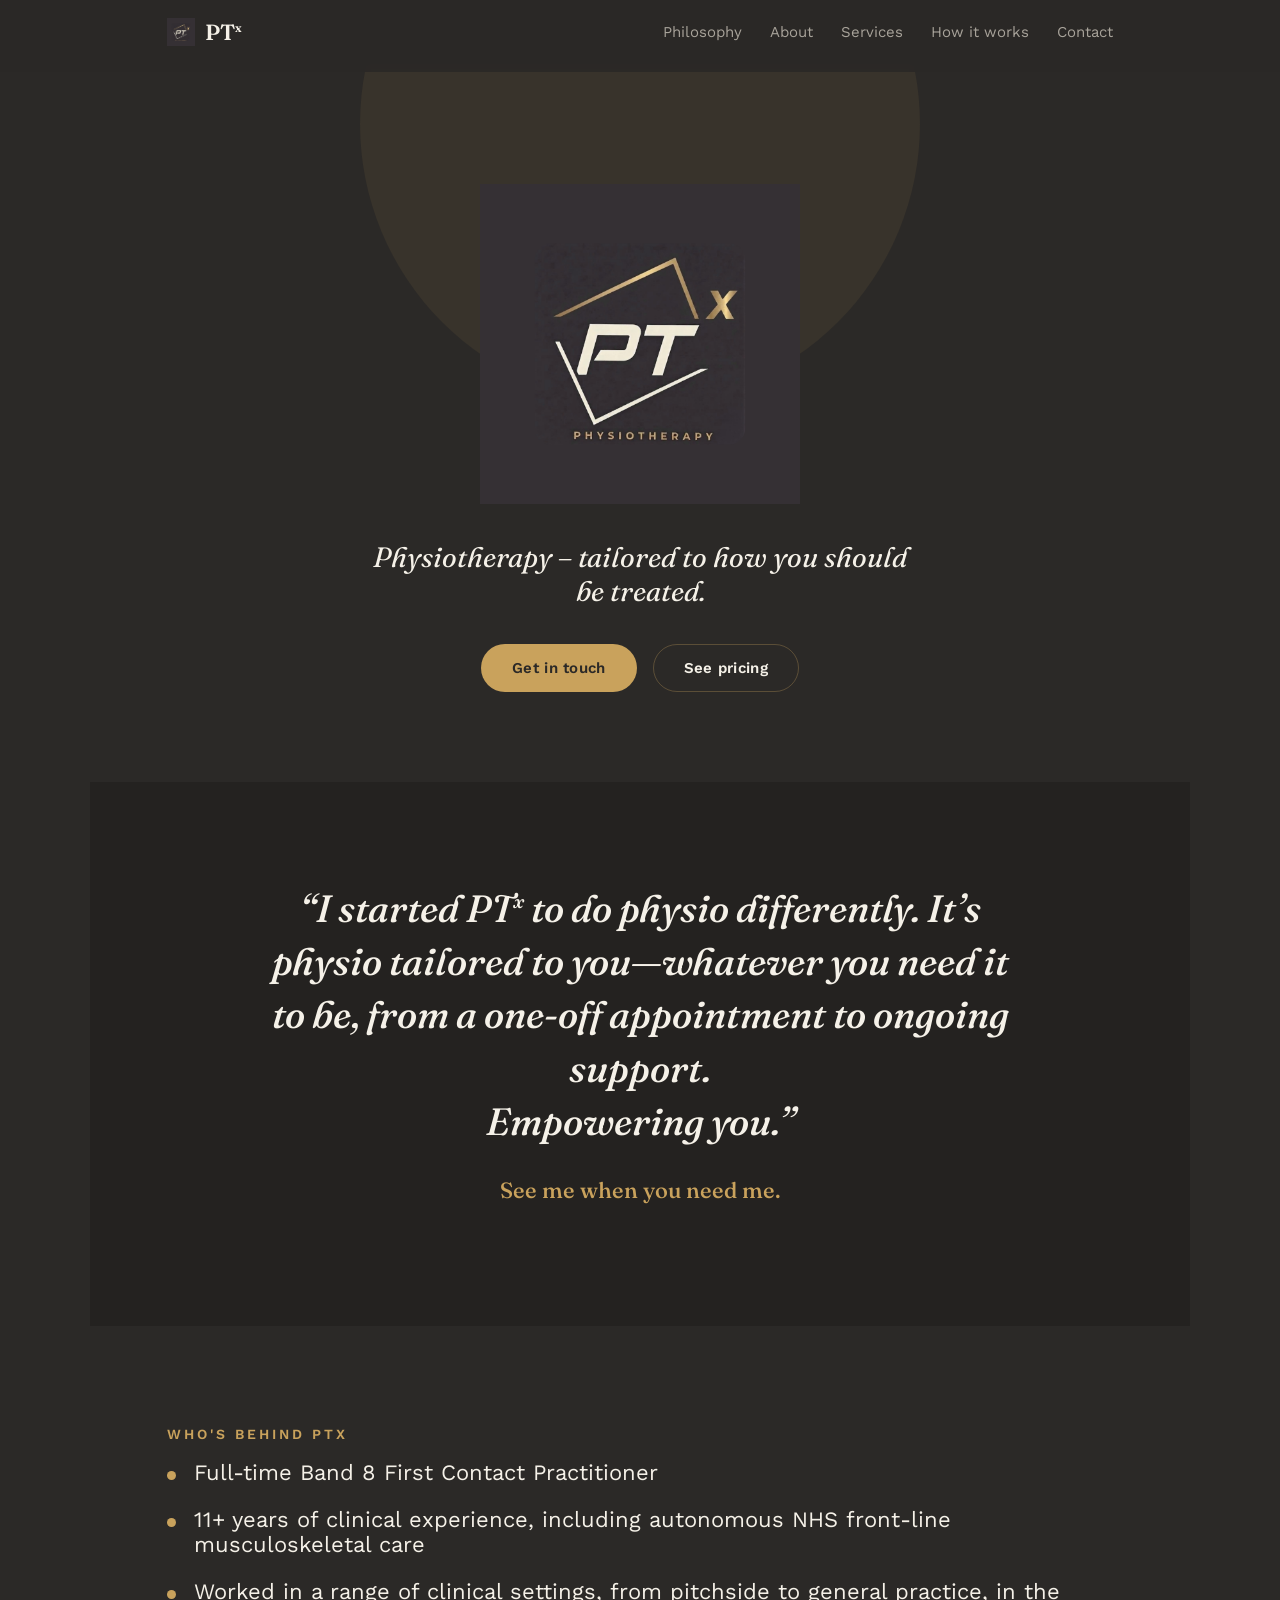
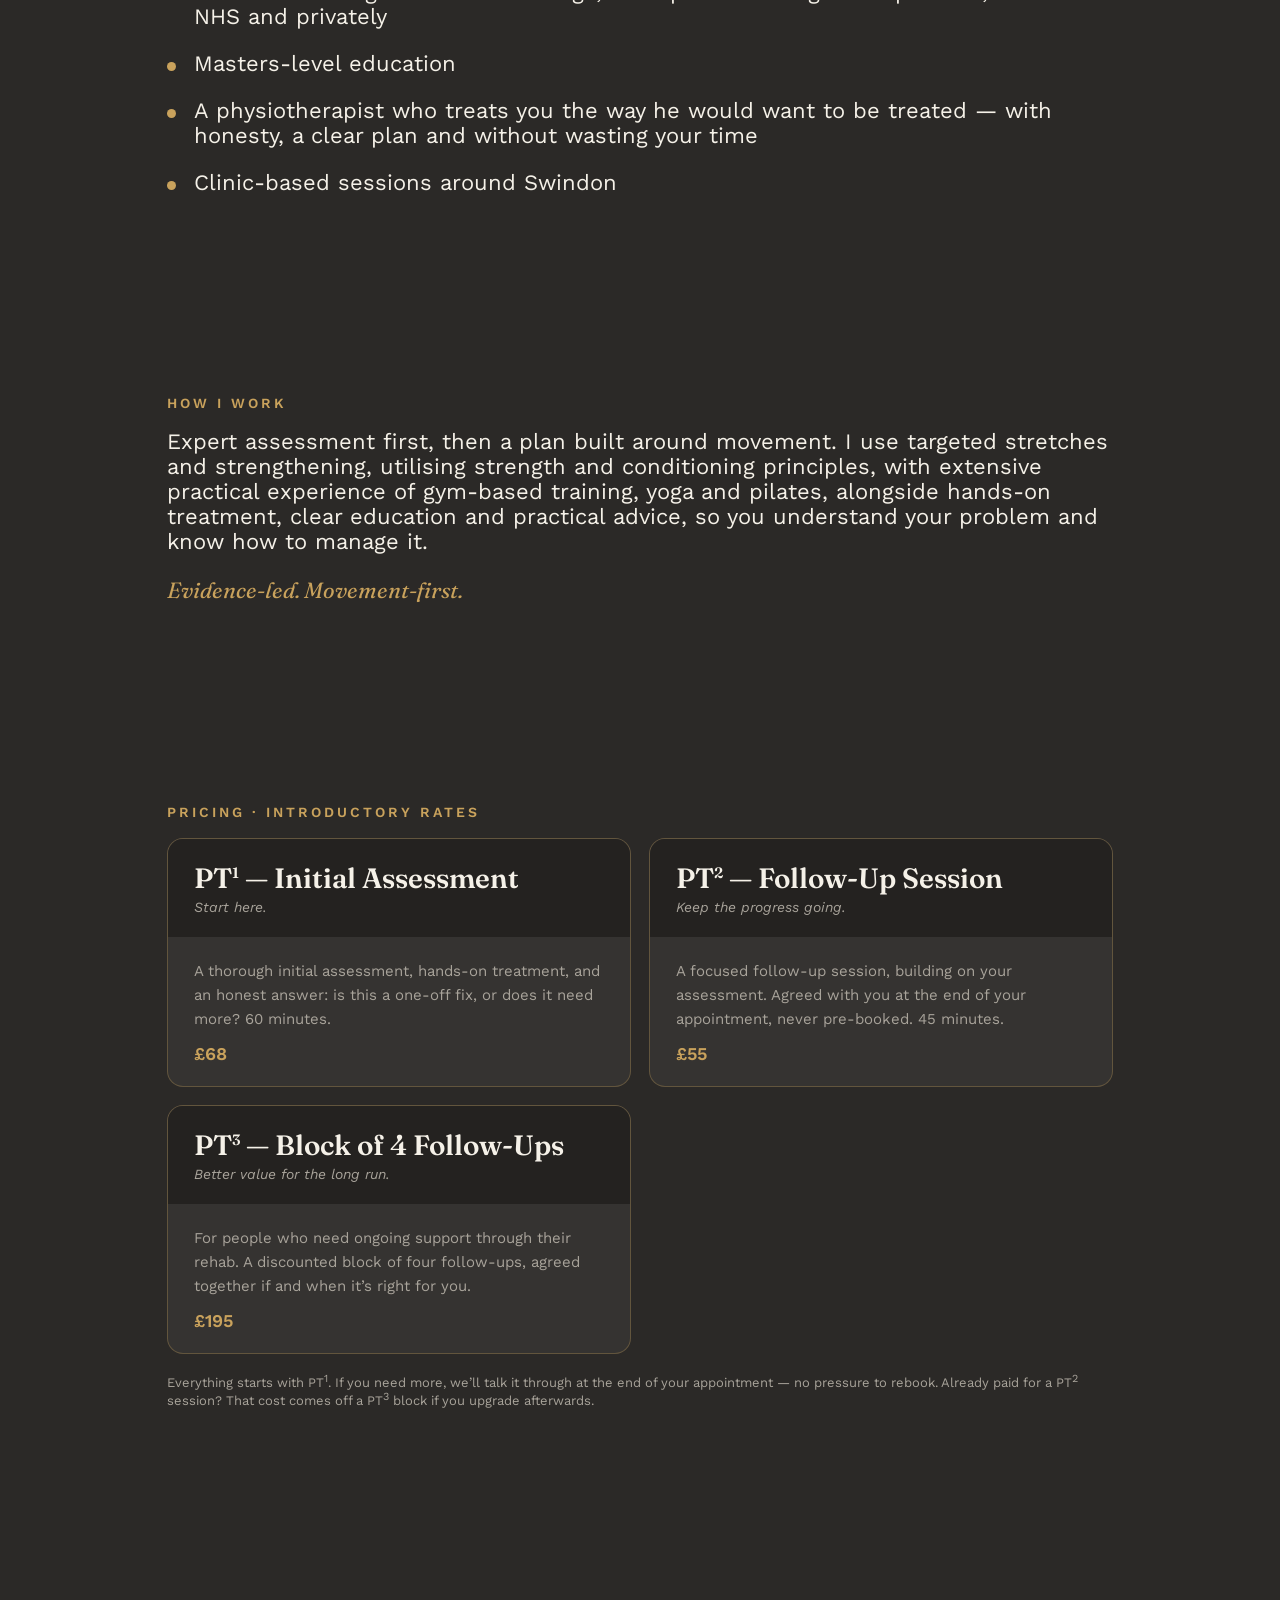
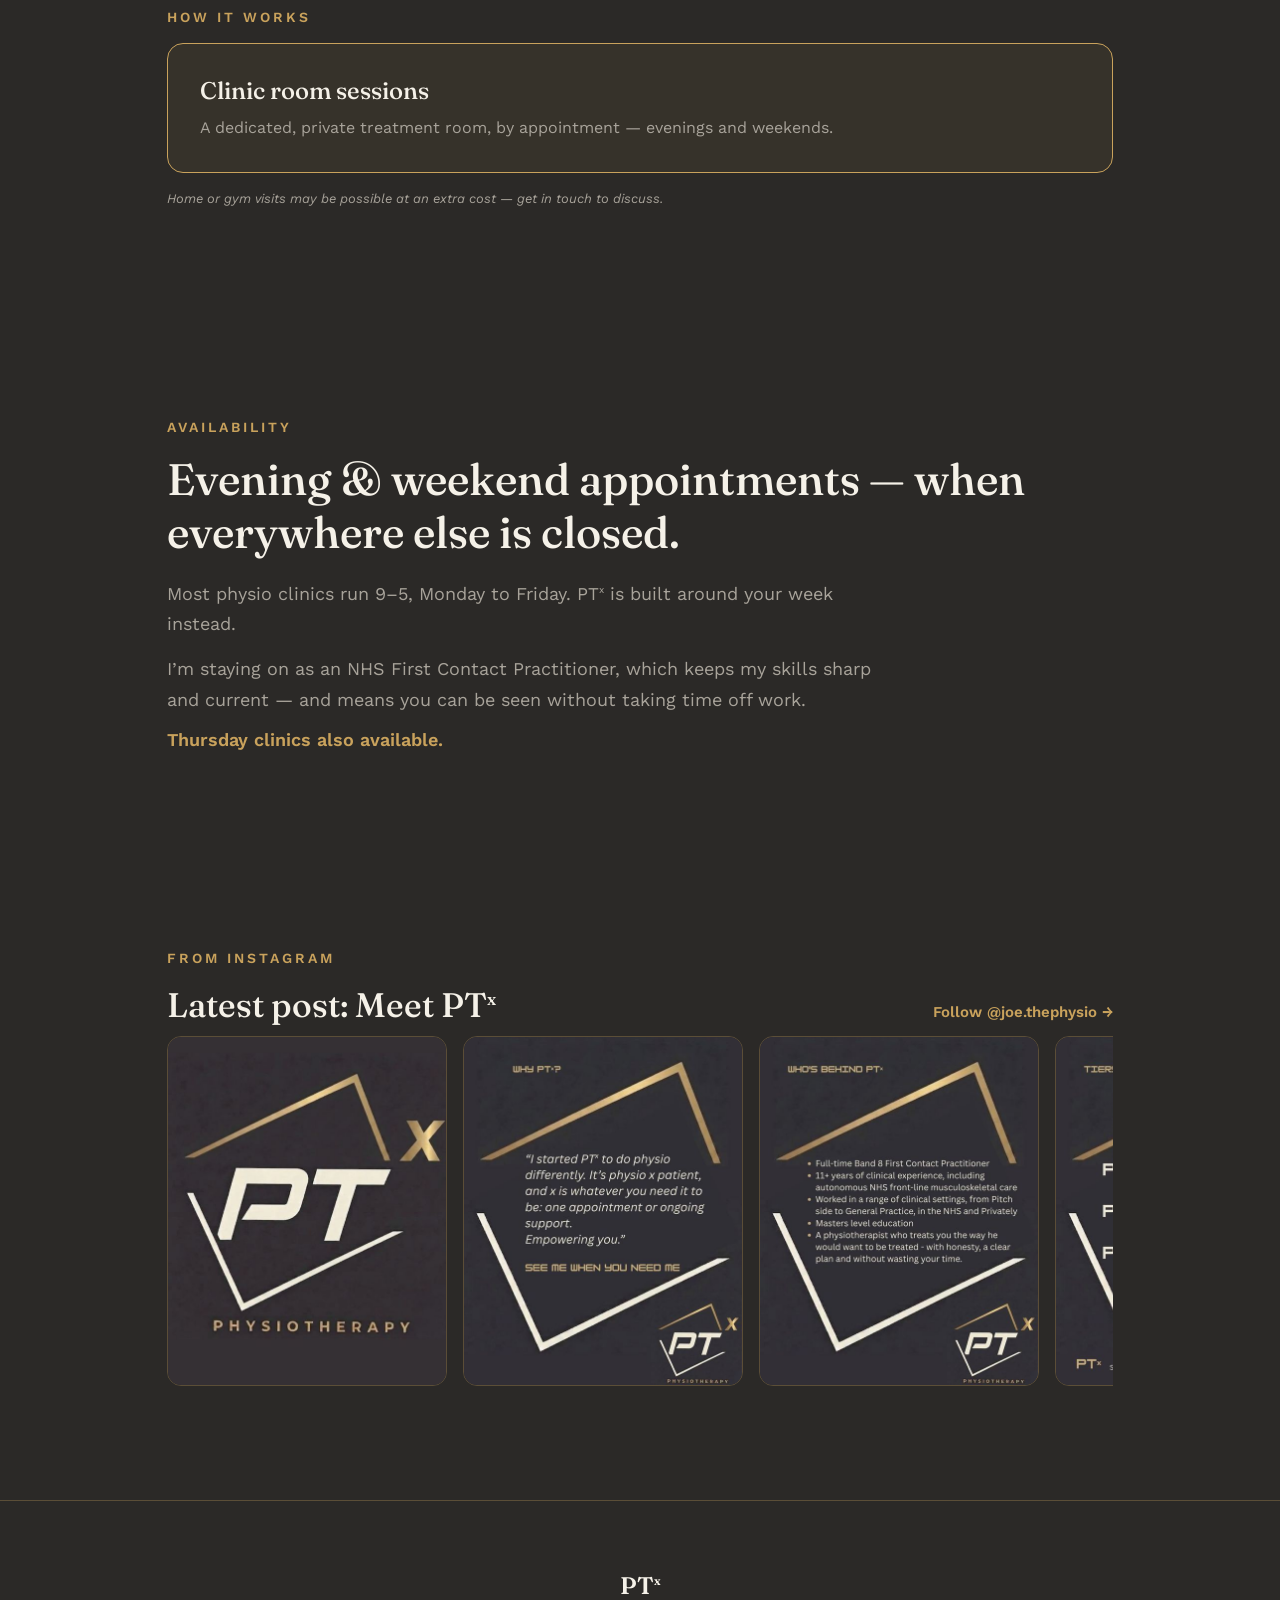
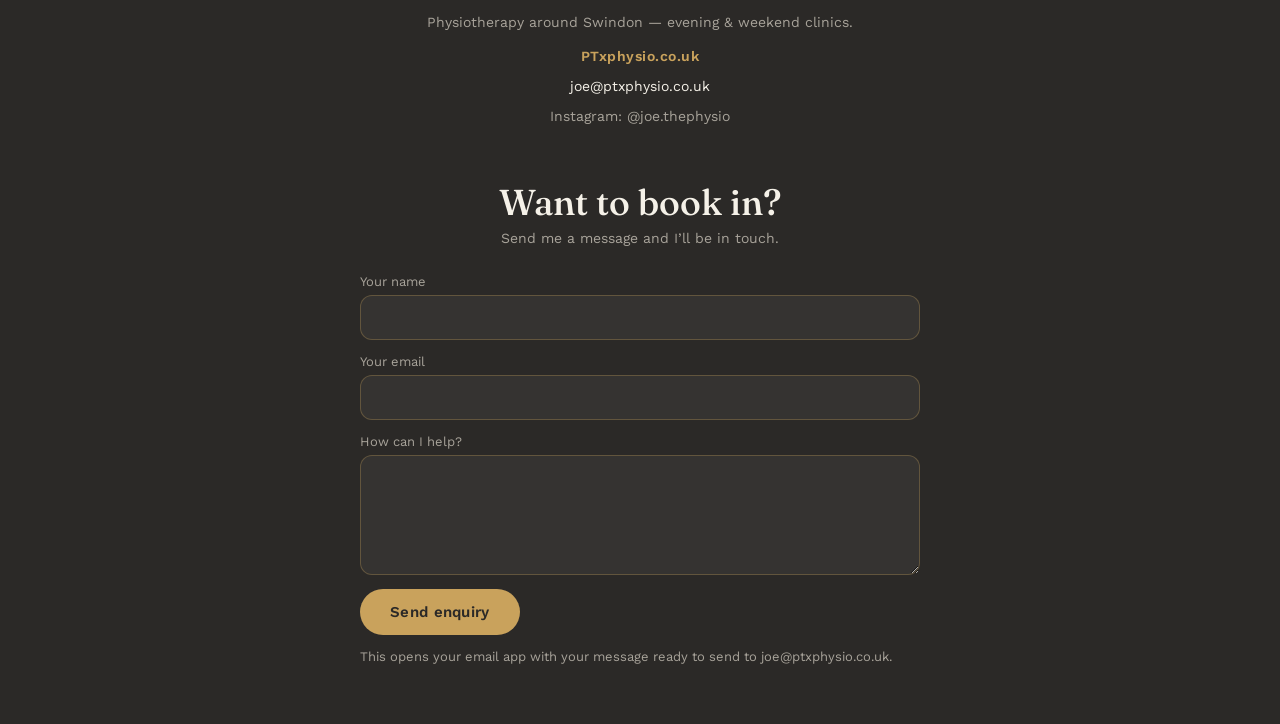
==== index.html @ 7efff7a3 "Add files via upload" ====
<!doctype html>
<html lang="en">
<head>
<meta charset="utf-8">
<meta name="viewport" content="width=device-width, initial-scale=1, viewport-fit=cover">
<title>PTx Physiotherapy</title>
<link rel="stylesheet" href="https://fonts.googleapis.com/css2?family=Fraunces:ital,opsz,wght@0,9..144,400;0,9..144,500;0,9..144,600;1,9..144,500&family=Work+Sans:wght@400;500;600&display=swap">
<style>
  :root {
    --bg: #2B2927;
    --bg-alt: #242220;
    --fg: #F5F1E8;
    --muted: #A8A39A;
    --accent: #C9A25C;
    --card: rgba(245,241,232,0.05);
    --border: rgba(201,162,92,0.3);
    color-scheme: dark;
    box-sizing: border-box;
    padding-top: env(safe-area-inset-top, 0px);
    padding-bottom: env(safe-area-inset-bottom, 0px);
  }
  html { scroll-padding-top: env(safe-area-inset-top, 0px); scroll-behavior: smooth; }
  * { box-sizing: border-box; }
  body {
    margin: 0;
    background: var(--bg);
    color: var(--fg);
    font-family: 'Work Sans', sans-serif;
    height: 100%;
  }
  html, body { height: 100%; }

  body::before {
    content: "";
    position: fixed;
    inset: 0 0 auto;
    height: calc(env(safe-area-inset-top, 0px) + 72px);
    background: rgba(43,41,39,0.92);
    backdrop-filter: blur(6px);
    z-index: 10;
  }

  nav {
    position: sticky;
    top: env(safe-area-inset-top, 0px);
    z-index: 20;
    display: flex;
    align-items: center;
    justify-content: space-between;
    padding: 18px 6vw;
    max-width: 1100px;
    margin: 0 auto;
  }
  nav .brand { display: flex; align-items: center; gap: 10px; font-family: 'Fraunces', serif; font-weight: 600; font-size: 22px; }
  nav .brand img { height: 28px; width: auto; }
  nav .links { display: flex; gap: 28px; font-size: 15px; }
  nav .links a { color: var(--muted); text-decoration: none; transition: color .2s; }
  nav .links a:hover { color: var(--accent); }
  nav .links { display: none; }
  @media (min-width: 720px) { nav .links { display: flex; } }

  section { padding: 100px 6vw; max-width: 1100px; margin: 0 auto; }

  .hero {
    display: flex;
    flex-direction: column;
    align-items: center;
    text-align: center;
    gap: 36px;
    padding-top: 120px;
    padding-bottom: 90px;
    position: relative;
    overflow: hidden;
  }
  .hero::before {
    content: "";
    position: absolute;
    top: -220px; left: 50%; transform: translateX(-50%);
    width: 560px; height: 560px; border-radius: 50%;
    background: var(--accent); opacity: 0.08;
    pointer-events: none;
  }
  .hero img.logo { width: min(320px, 60vw); height: auto; z-index: 1; }
  .hero .tag { font-family: 'Fraunces', serif; font-style: italic; font-size: clamp(20px, 3vw, 28px); color: var(--fg); max-width: 560px; z-index: 1; }
  .hero .cta-row { display: flex; gap: 16px; flex-wrap: wrap; justify-content: center; z-index: 1; }
  .btn {
    display: inline-block;
    font-family: 'Work Sans', sans-serif;
    font-weight: 600;
    font-size: 15px;
    letter-spacing: 0.3px;
    padding: 14px 30px;
    border-radius: 999px;
    text-decoration: none;
    cursor: pointer;
    border: 1px solid transparent;
  }
  .btn-primary { background: var(--accent); color: var(--bg); }
  .btn-ghost { background: transparent; color: var(--fg); border-color: var(--border); }

  .label {
    font-size: 14px; font-weight: 600; letter-spacing: 3px; text-transform: uppercase;
    color: var(--accent); margin-bottom: 18px; display: block;
  }

  .philosophy { background: var(--bg-alt); text-align: center; }
  .philosophy blockquote {
    font-family: 'Fraunces', serif; font-style: italic; font-weight: 500;
    font-size: clamp(24px, 4vw, 38px); line-height: 1.4; max-width: 760px; margin: 0 auto;
  }

  .about .grid { display: flex; flex-direction: column; gap: 22px; margin-top: 10px; }
  .about .row { display: flex; align-items: flex-start; gap: 18px; font-size: clamp(18px, 2.2vw, 22px); }
  .about .dot { width: 9px; height: 9px; border-radius: 50%; background: var(--accent); margin-top: 11px; flex-shrink: 0; }

  .services .cards { display: grid; grid-template-columns: 1fr; gap: 18px; margin-top: 10px; }
  @media (min-width: 720px) { .services .cards { grid-template-columns: repeat(2, 1fr); } }
  .tier-card { border: 1px solid var(--border); border-radius: 16px; overflow: hidden; background: var(--card); }
  .tier-card .head { background: var(--bg-alt); padding: 22px 26px; }
  .tier-card .head .name { font-family: 'Fraunces', serif; font-weight: 600; font-size: 28px; }
  .tier-card .head .name sup { font-size: 15px; }
  .tier-card .head .sub { font-style: italic; color: var(--muted); font-size: 14px; margin-top: 4px; }
  .tier-card .body { padding: 22px 26px; }
  .tier-card .body p { font-size: 15px; color: var(--muted); line-height: 1.6; margin: 0 0 12px; }
  .tier-card .price { font-weight: 600; color: var(--accent); font-size: 18px; }
  .tier-card.teaser .body { display: flex; align-items: center; min-height: 60px; }

  .how .cards { display: flex; flex-direction: column; gap: 18px; margin-top: 10px; }
  @media (min-width: 720px) { .how .cards { flex-direction: row; } }
  .how .card { flex: 1; border: 1px solid var(--border); border-radius: 16px; background: var(--card); padding: 32px; }
  .how .card h3 { font-family: 'Fraunces', serif; font-weight: 500; font-size: 24px; margin: 0 0 10px; }
  .how .card p { color: var(--muted); font-size: 16px; line-height: 1.6; margin: 0; }

  footer {
    text-align: center;
    padding: 70px 6vw calc(60px + env(safe-area-inset-bottom, 0px));
    border-top: 1px solid var(--border);
  }
  footer .foot-brand { font-family: 'Fraunces', serif; font-weight: 600; font-size: 24px; margin-bottom: 10px; }
  footer p { color: var(--muted); font-size: 14px; }

  .note { font-size: 13px; color: var(--muted); margin-top: 18px; }

  .enquiry { max-width: 560px; margin: 28px auto 0; text-align: left; display: flex; flex-direction: column; gap: 14px; }
  .enquiry label { font-size: 13px; color: var(--muted); display: flex; flex-direction: column; gap: 6px; }
  .enquiry input, .enquiry textarea {
    font-family: 'Work Sans', sans-serif; font-size: 16px; color: var(--fg);
    background: var(--card); border: 1px solid var(--border); border-radius: 12px; padding: 12px 14px;
  }
  .enquiry textarea { min-height: 120px; resize: vertical; }
  .enquiry input:focus, .enquiry textarea:focus { outline: 2px solid var(--accent); outline-offset: 1px; }
  .enquiry button { align-self: flex-start; border: none; }
  .contact-title { font-family: 'Fraunces', serif; font-weight: 500; font-size: clamp(26px, 4vw, 36px); margin: 0 0 6px; }

  .insta .strip { display: flex; gap: 16px; overflow-x: auto; scroll-snap-type: x mandatory; padding-bottom: 14px; margin-top: 10px; -webkit-overflow-scrolling: touch; }
  .insta .insta-slide { flex: 0 0 min(72vw, 280px); scroll-snap-align: start; border-radius: 14px; overflow: hidden; border: 1px solid var(--border); display: block; }
  .insta .insta-slide img { width: 100%; height: auto; display: block; }
  .insta .insta-head { display: flex; align-items: baseline; justify-content: space-between; gap: 16px; flex-wrap: wrap; margin-bottom: 6px; }
  .insta .insta-head a { color: var(--accent); font-weight: 600; text-decoration: none; font-size: 15px; }
</style>
</head>
<body>

<nav>
  <div class="brand"><img src="[data-uri]" alt="PTx"><span>PT<sup style="font-size:12px;">x</sup></span></div>
  <div class="links">
    <a href="#philosophy">Philosophy</a>
    <a href="#about">About</a>
    <a href="#services">Services</a>
    <a href="#how">How it works</a>
    <a href="#contact">Contact</a>
  </div>
</nav>

<section class="hero">
  <img class="logo" src="[data-uri]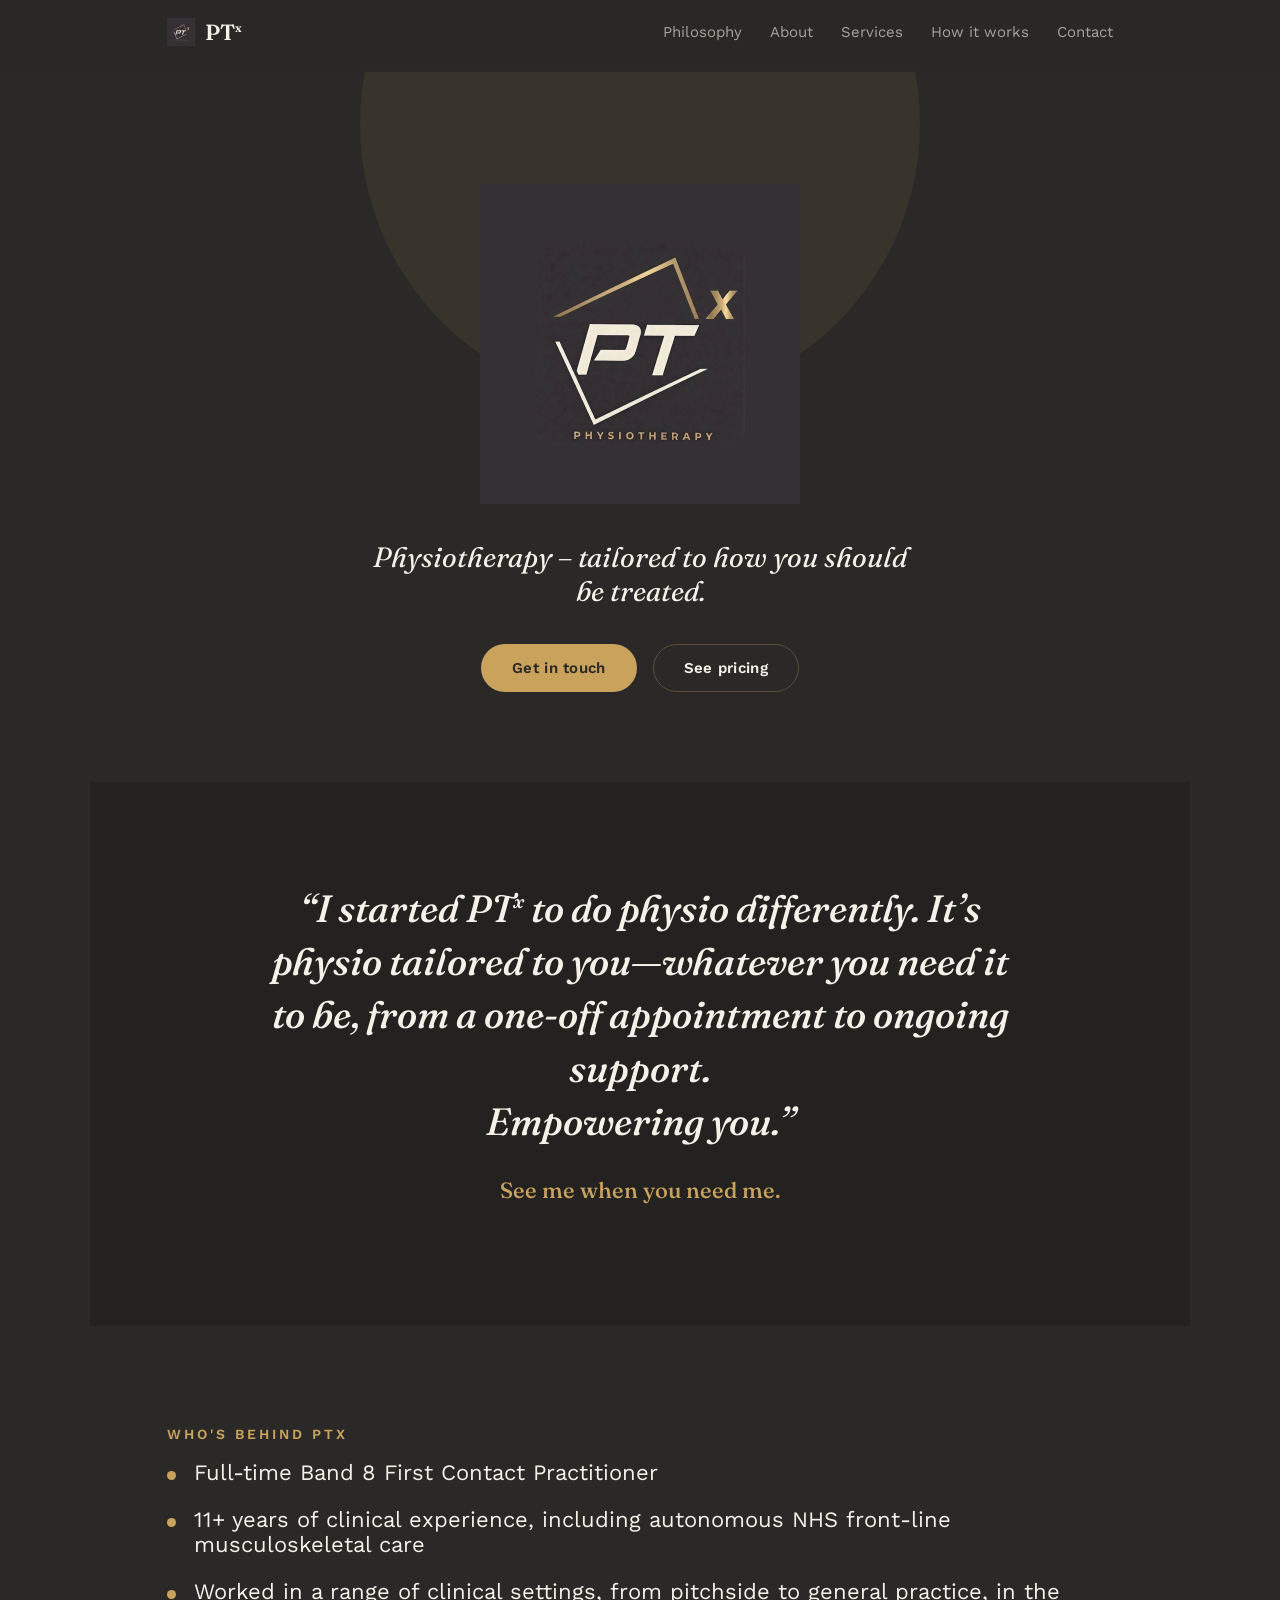
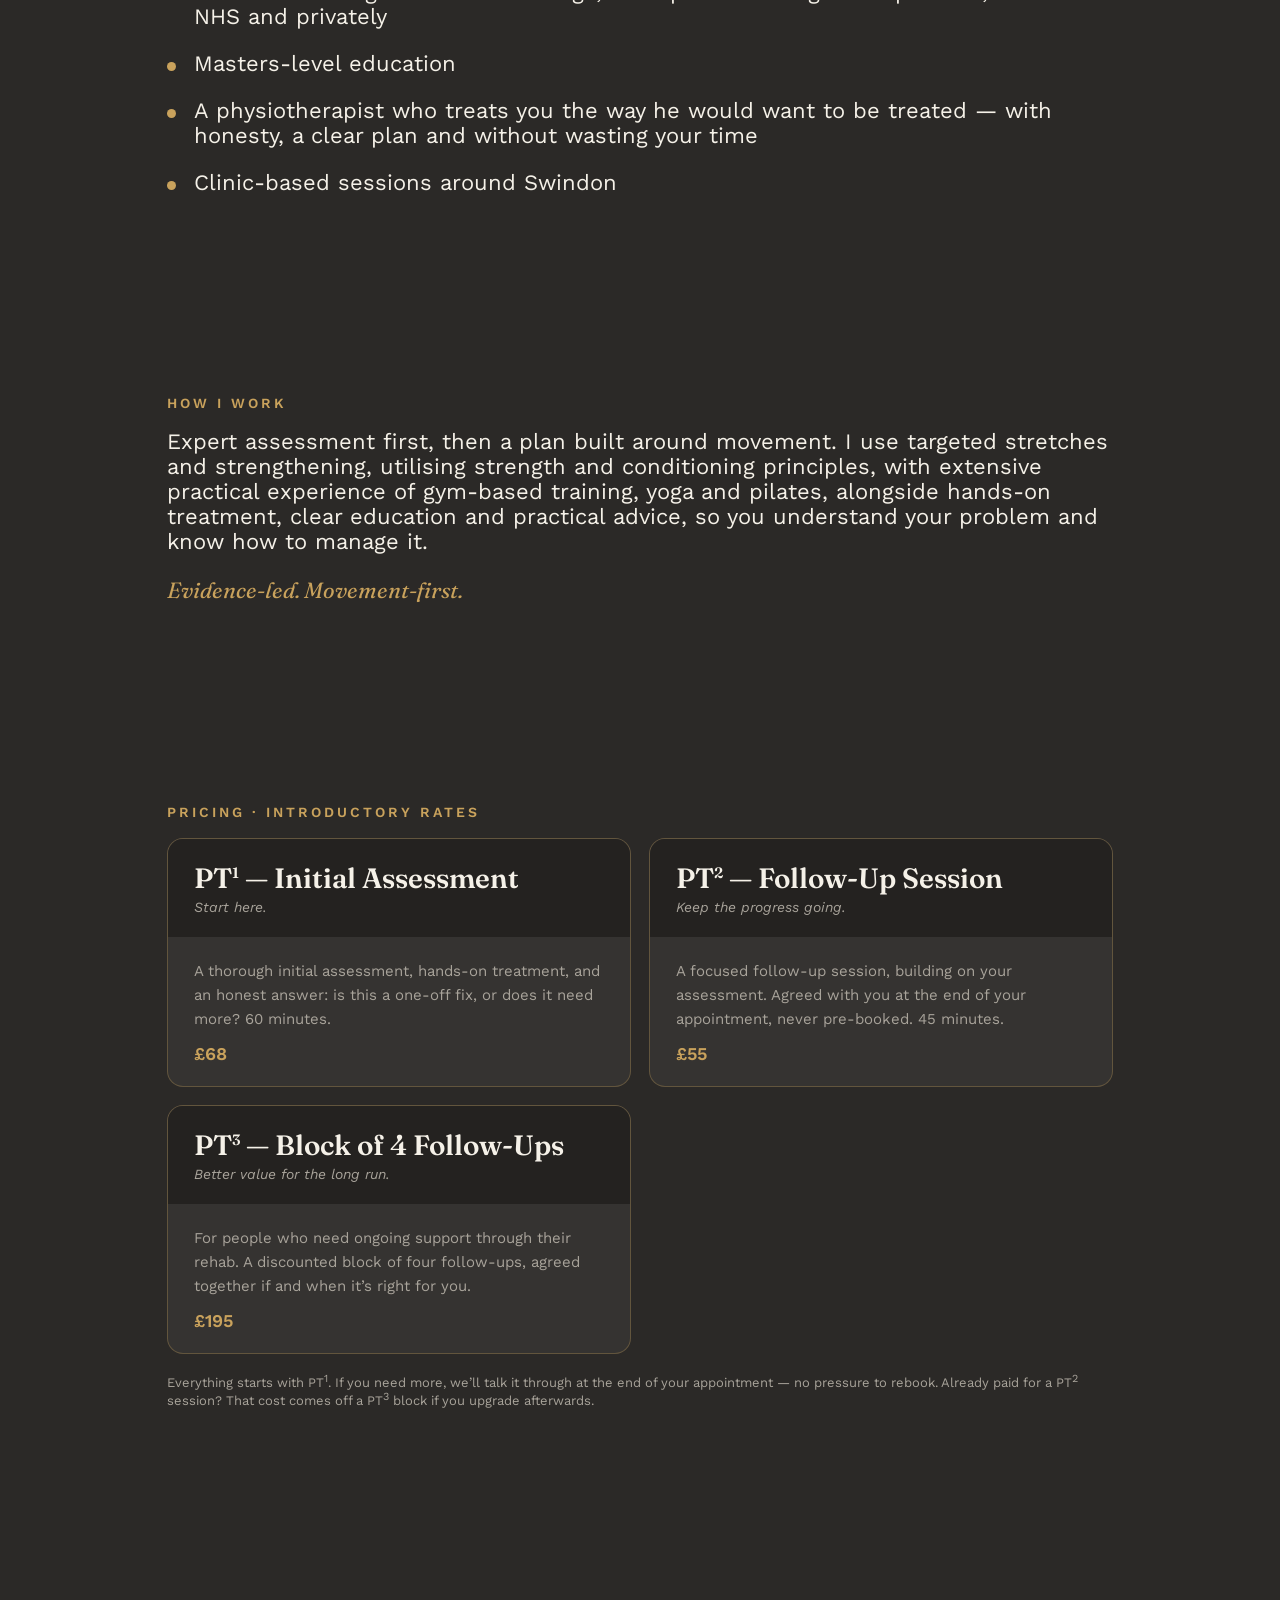
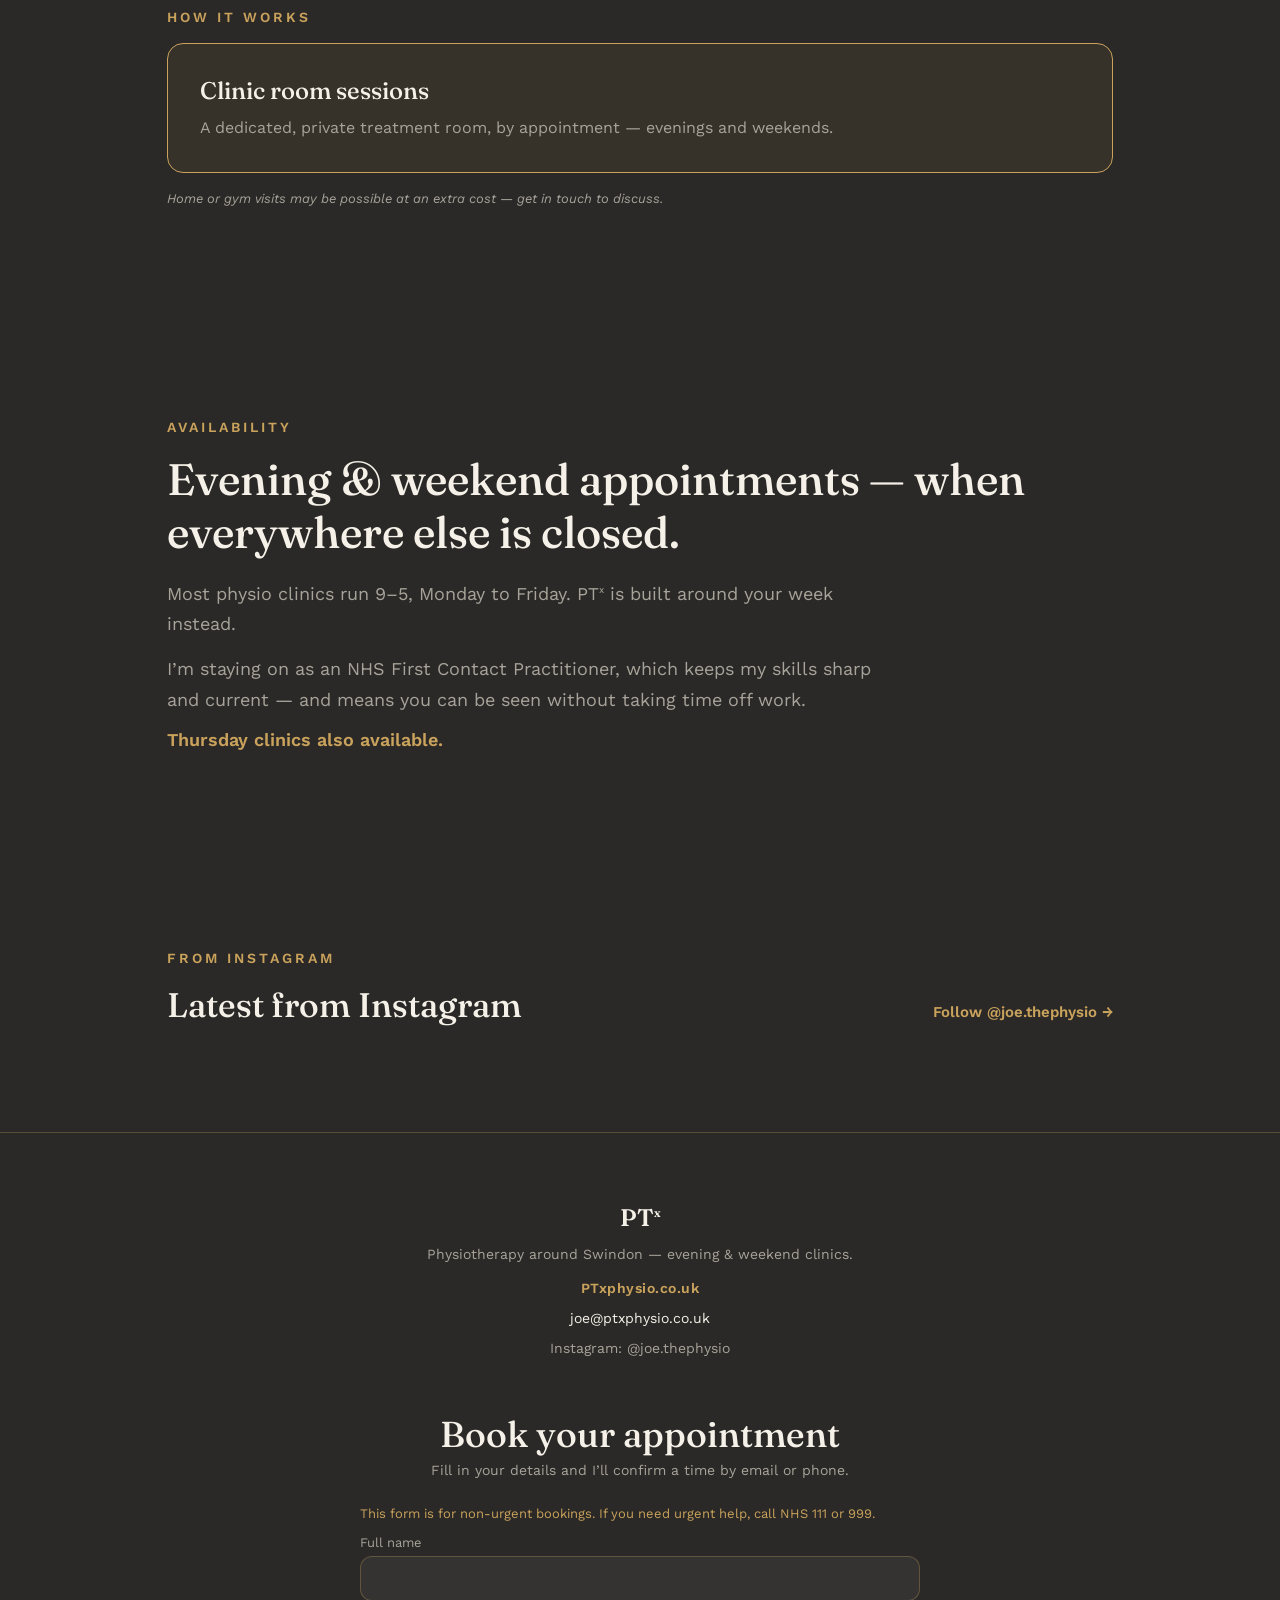
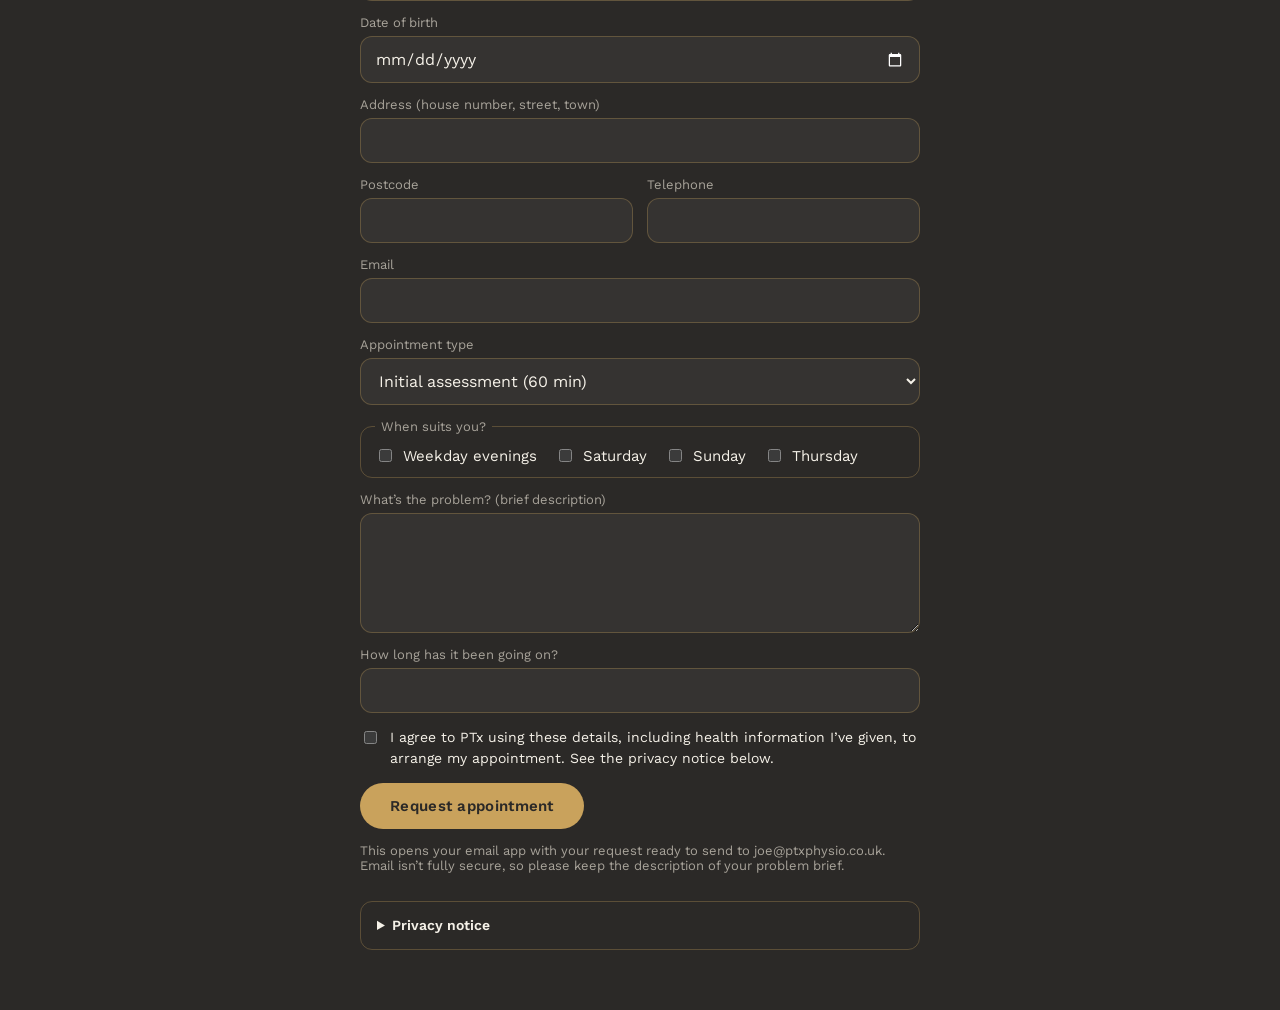
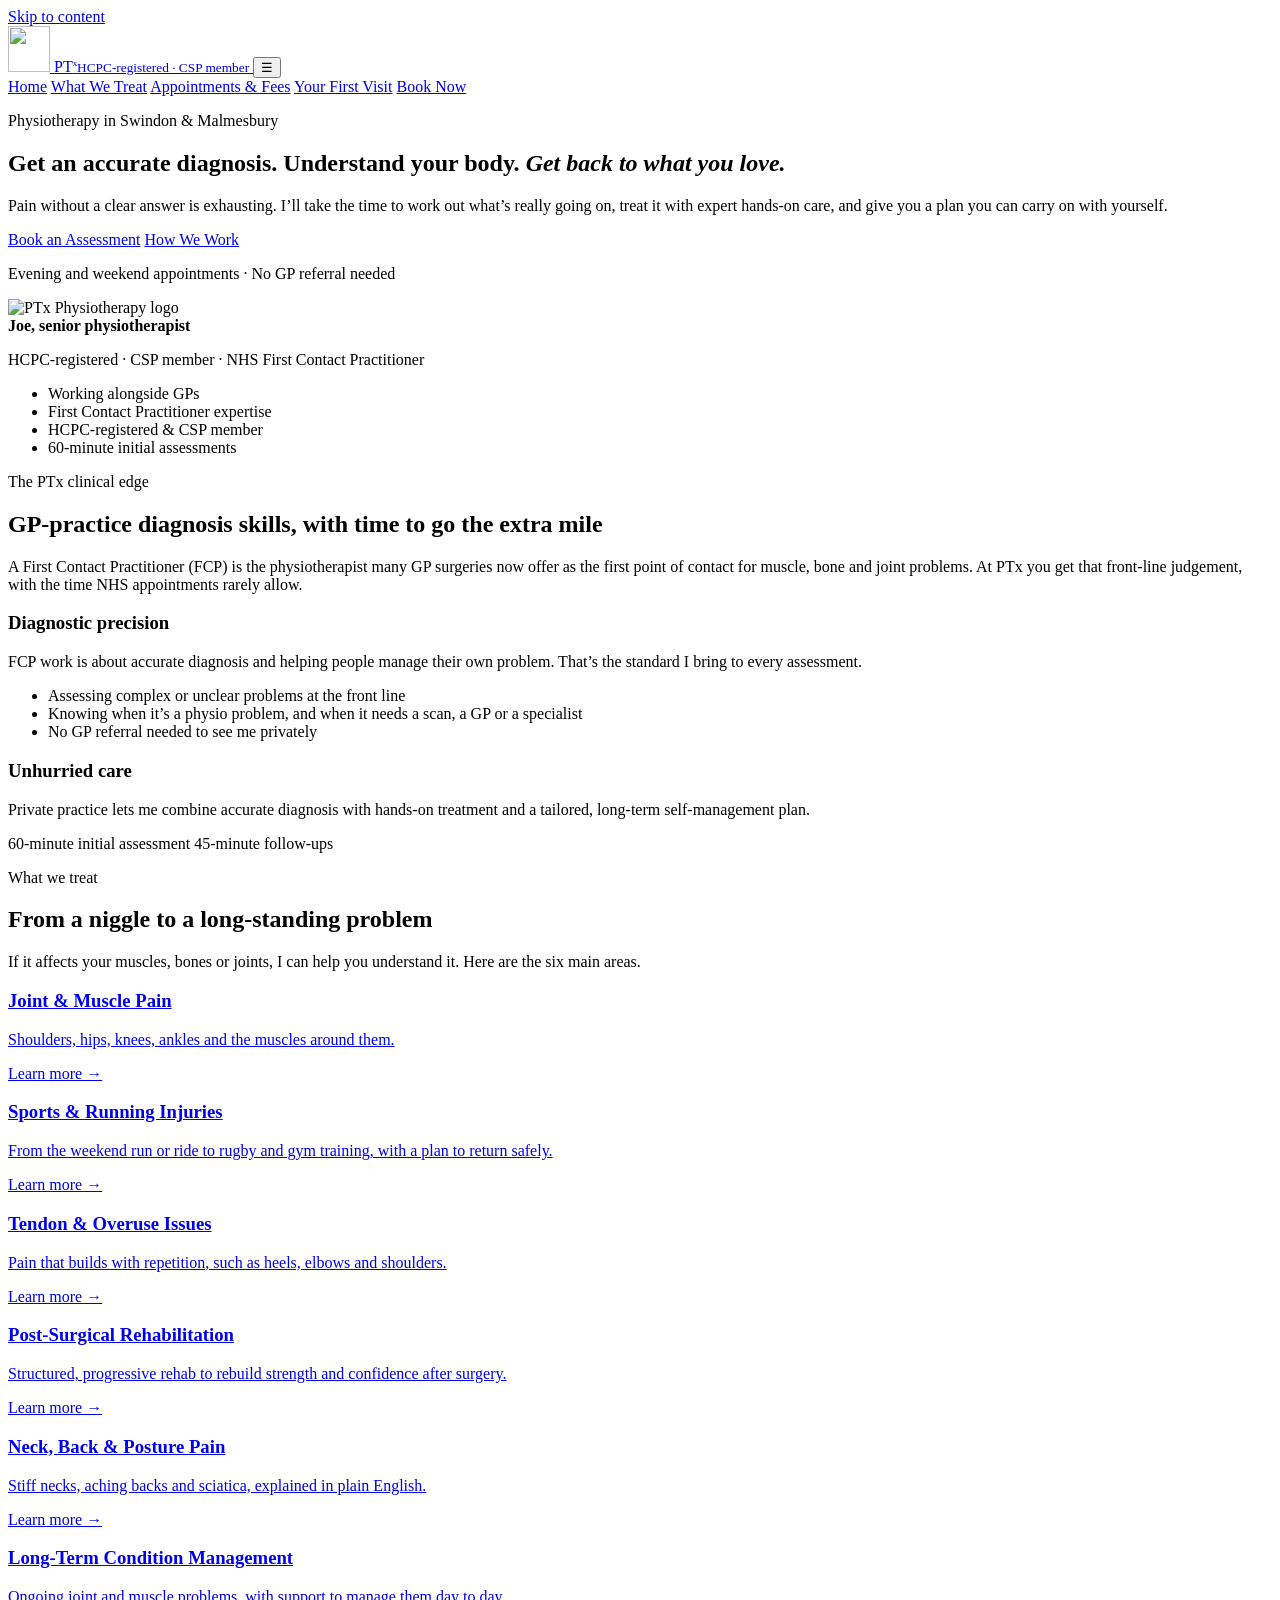
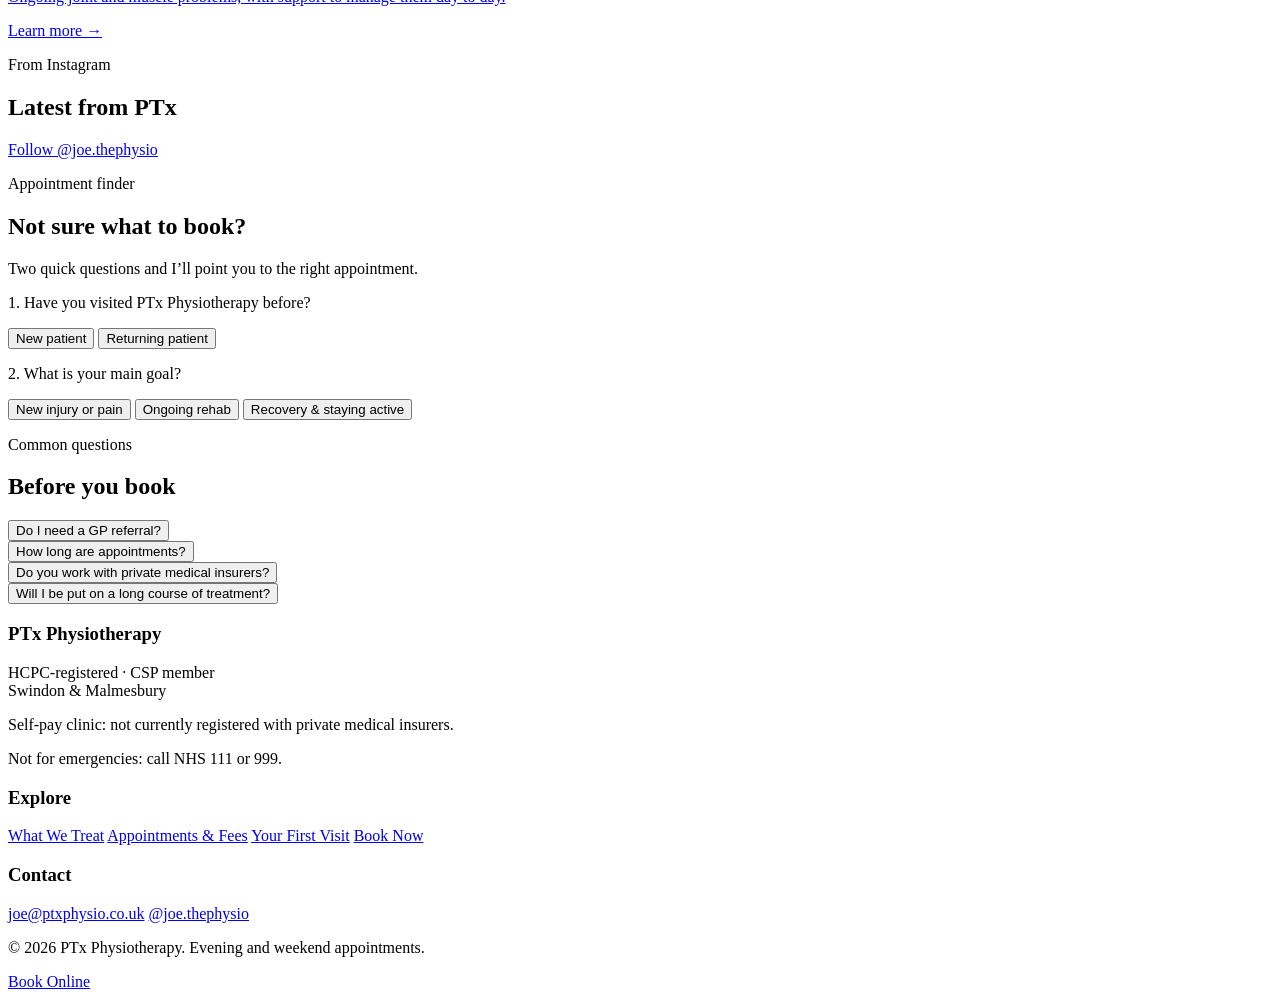
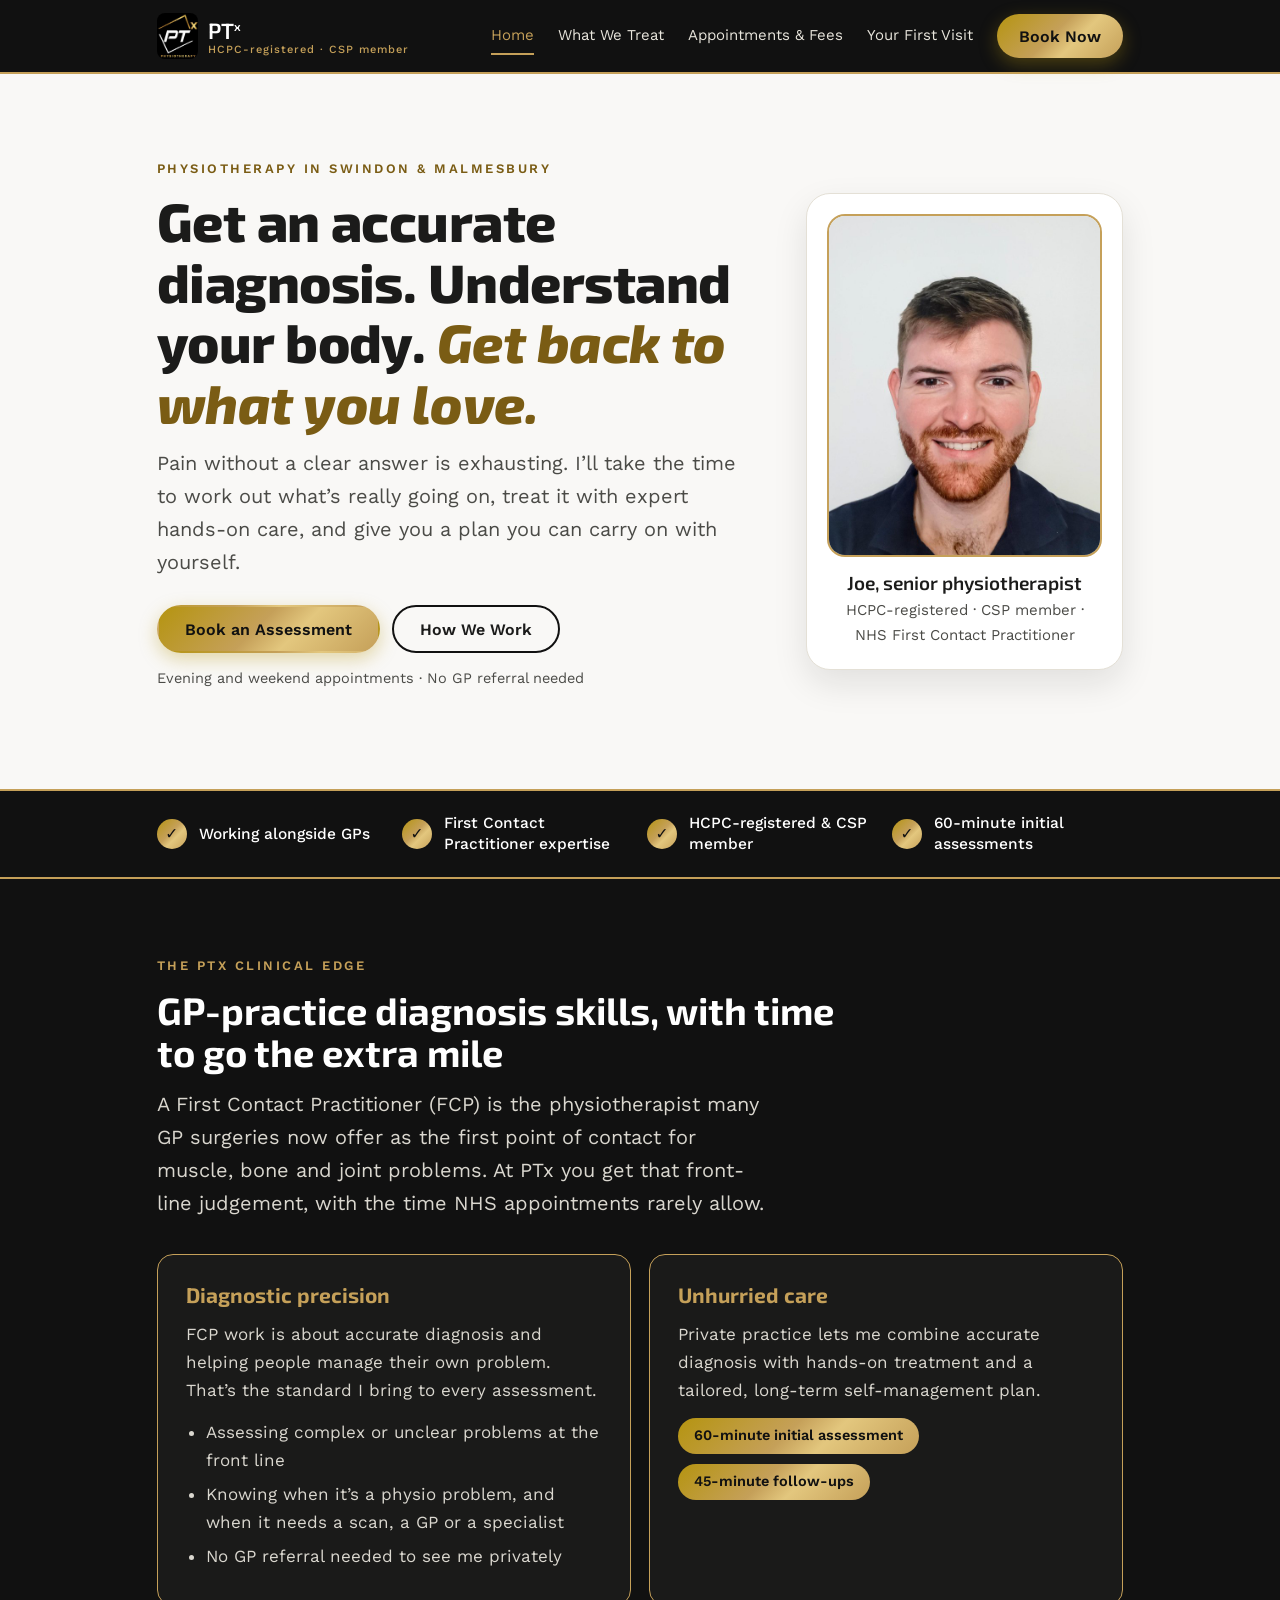
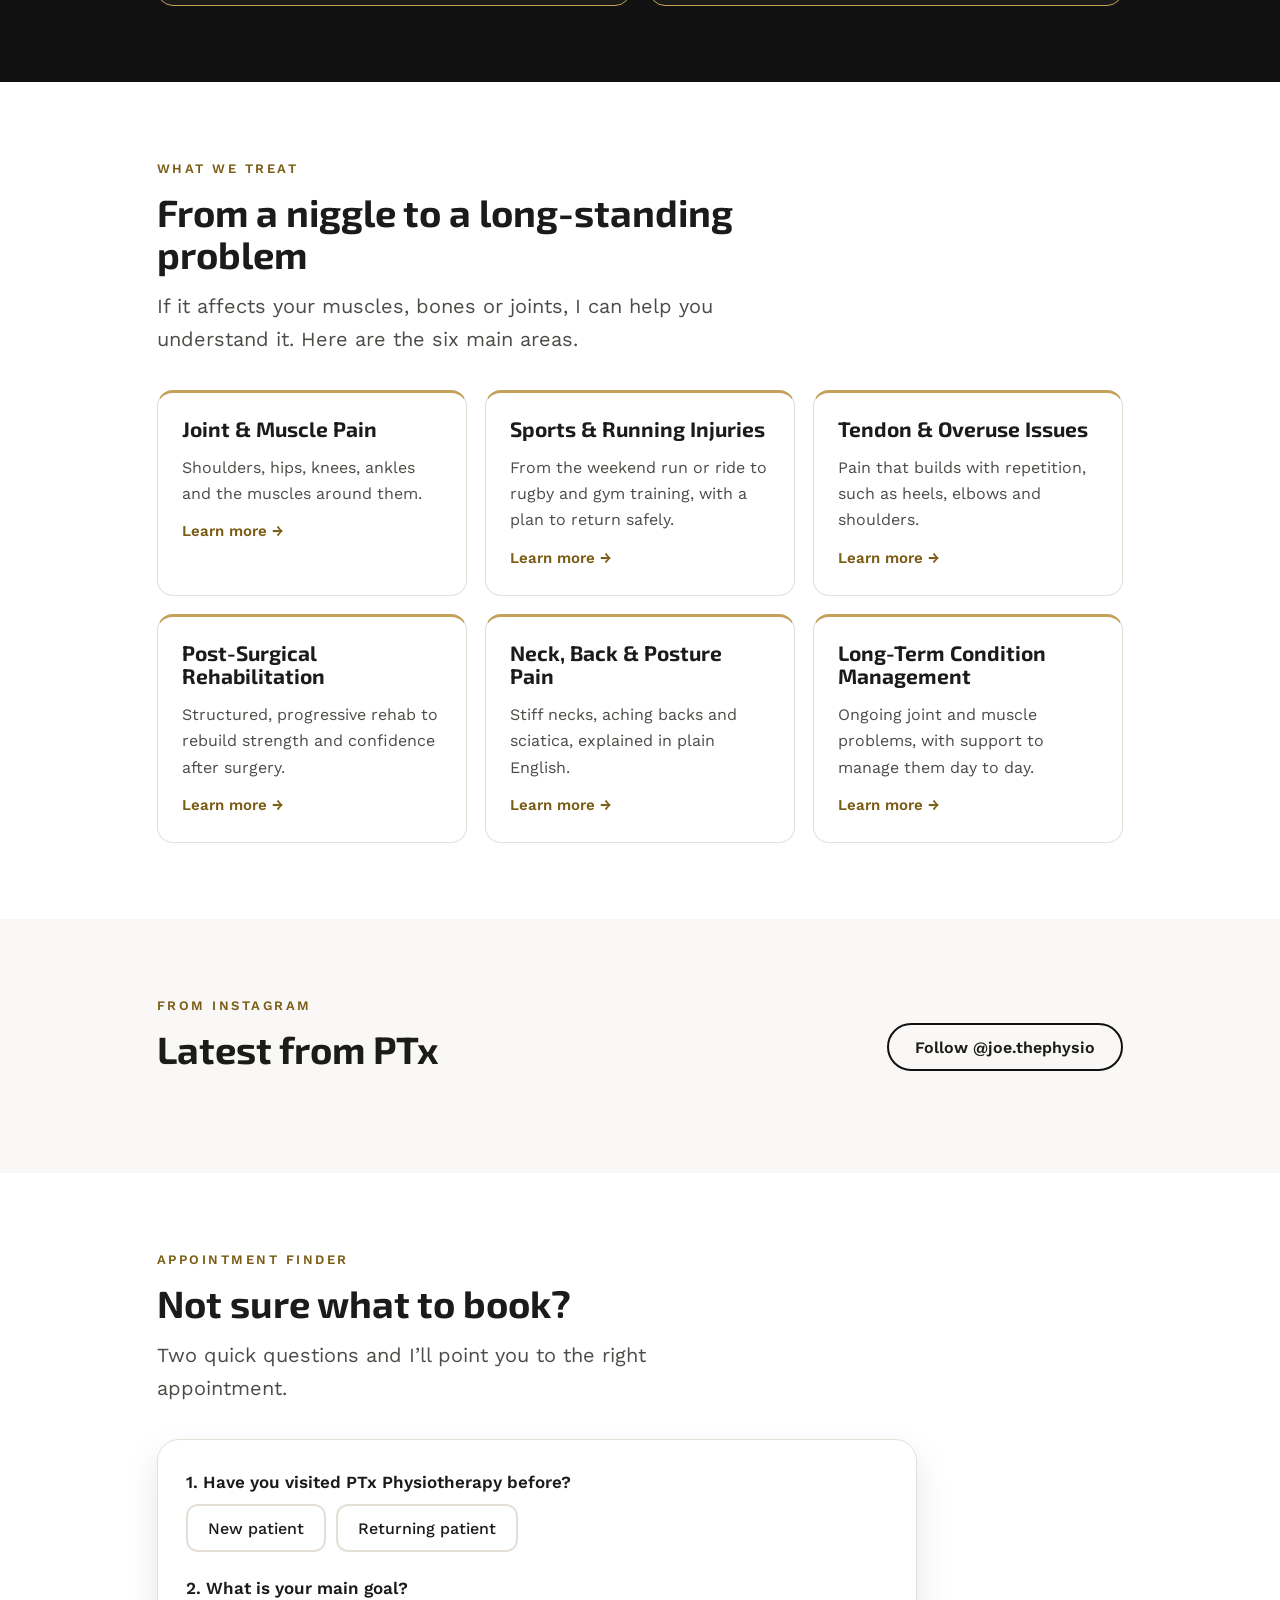
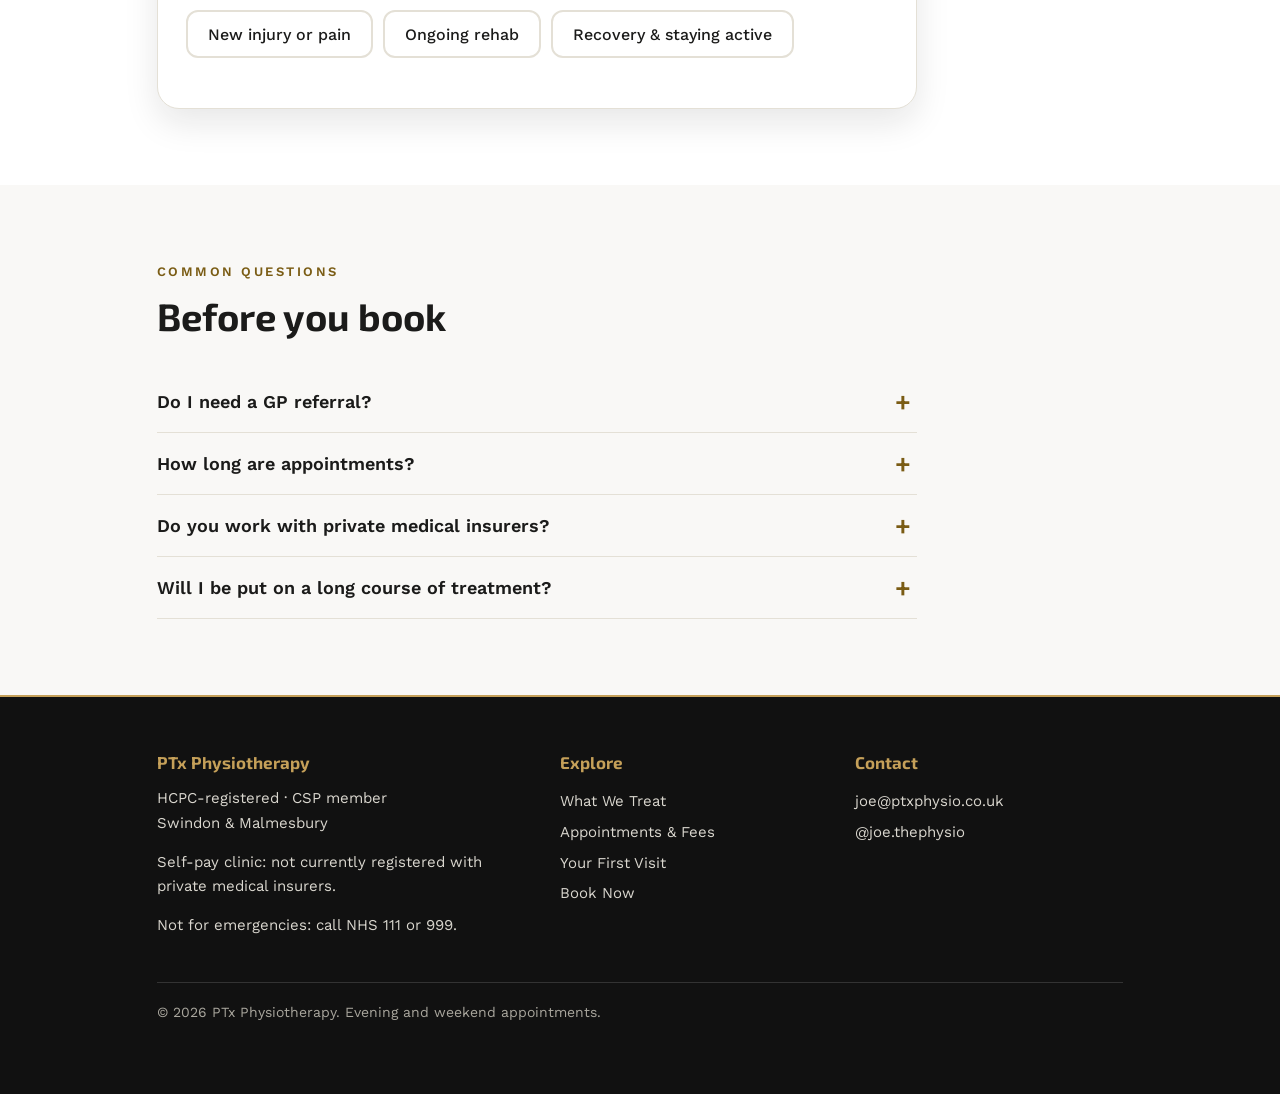
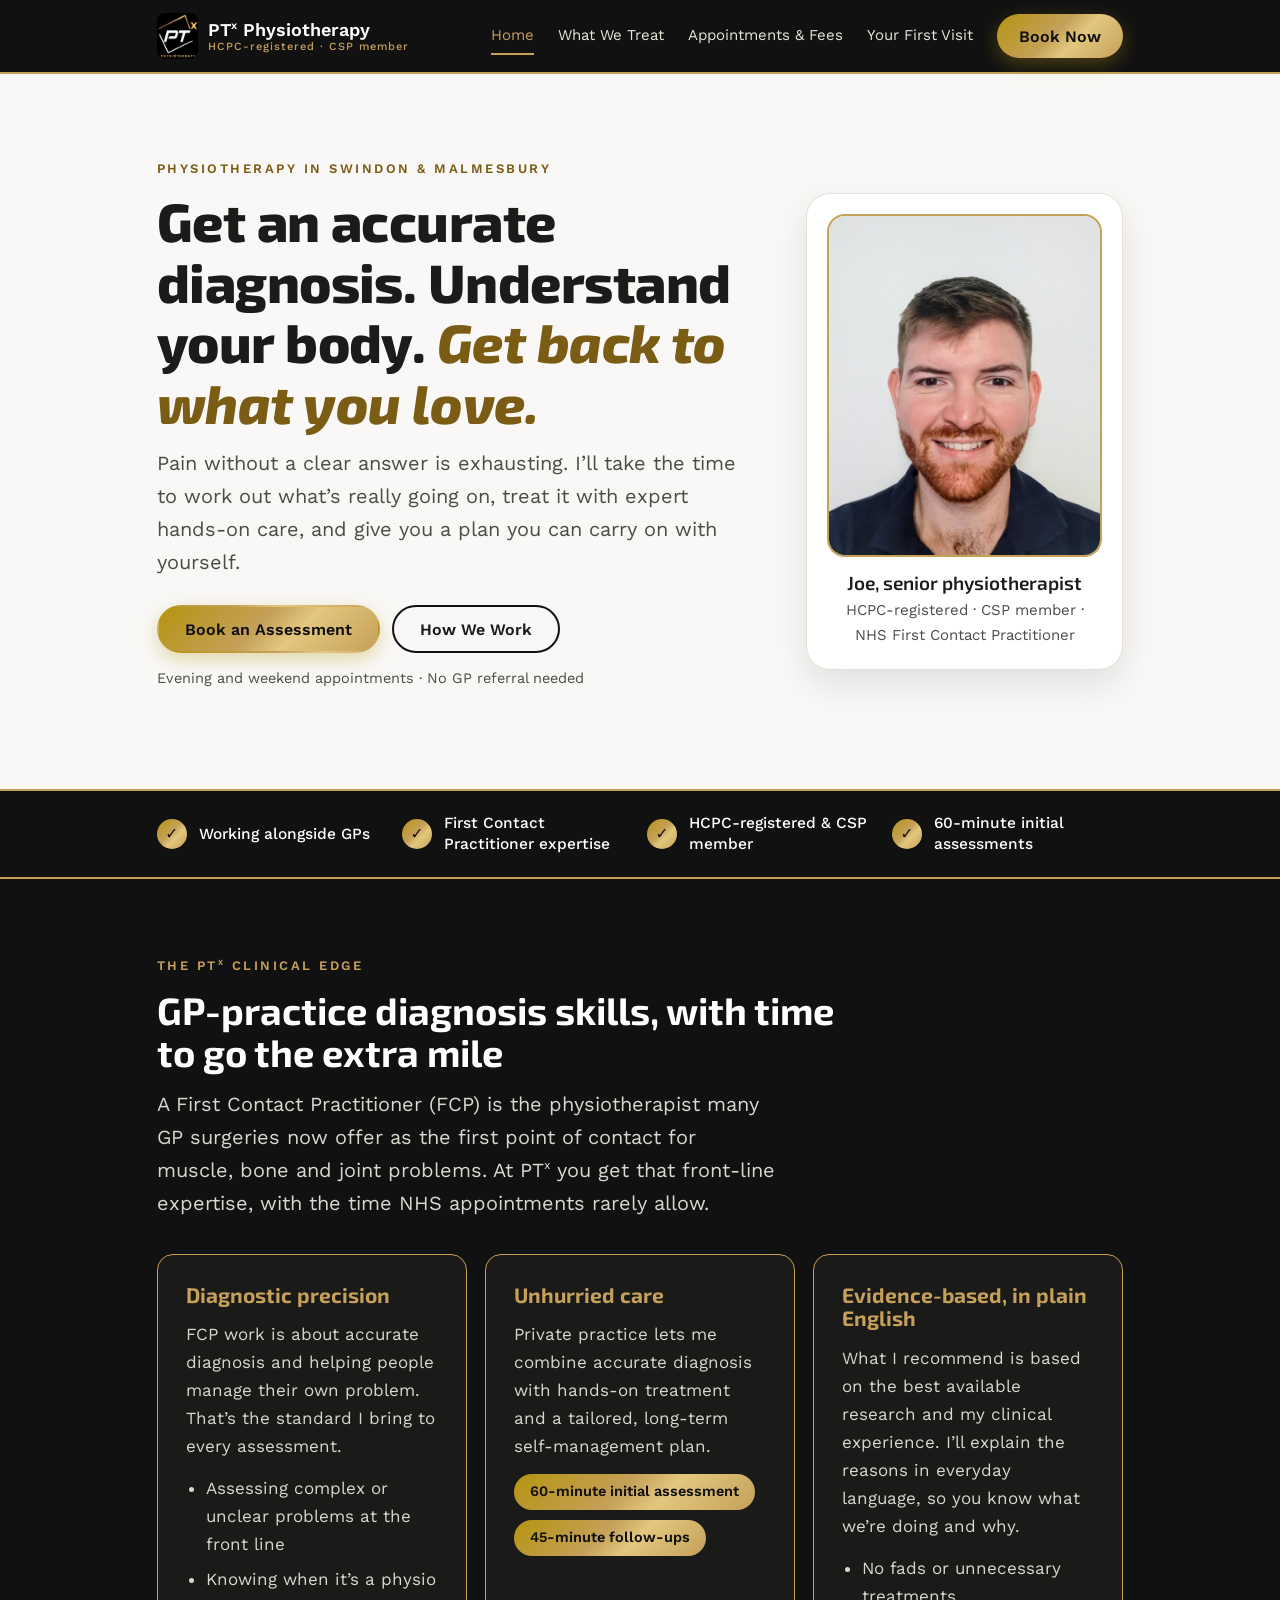
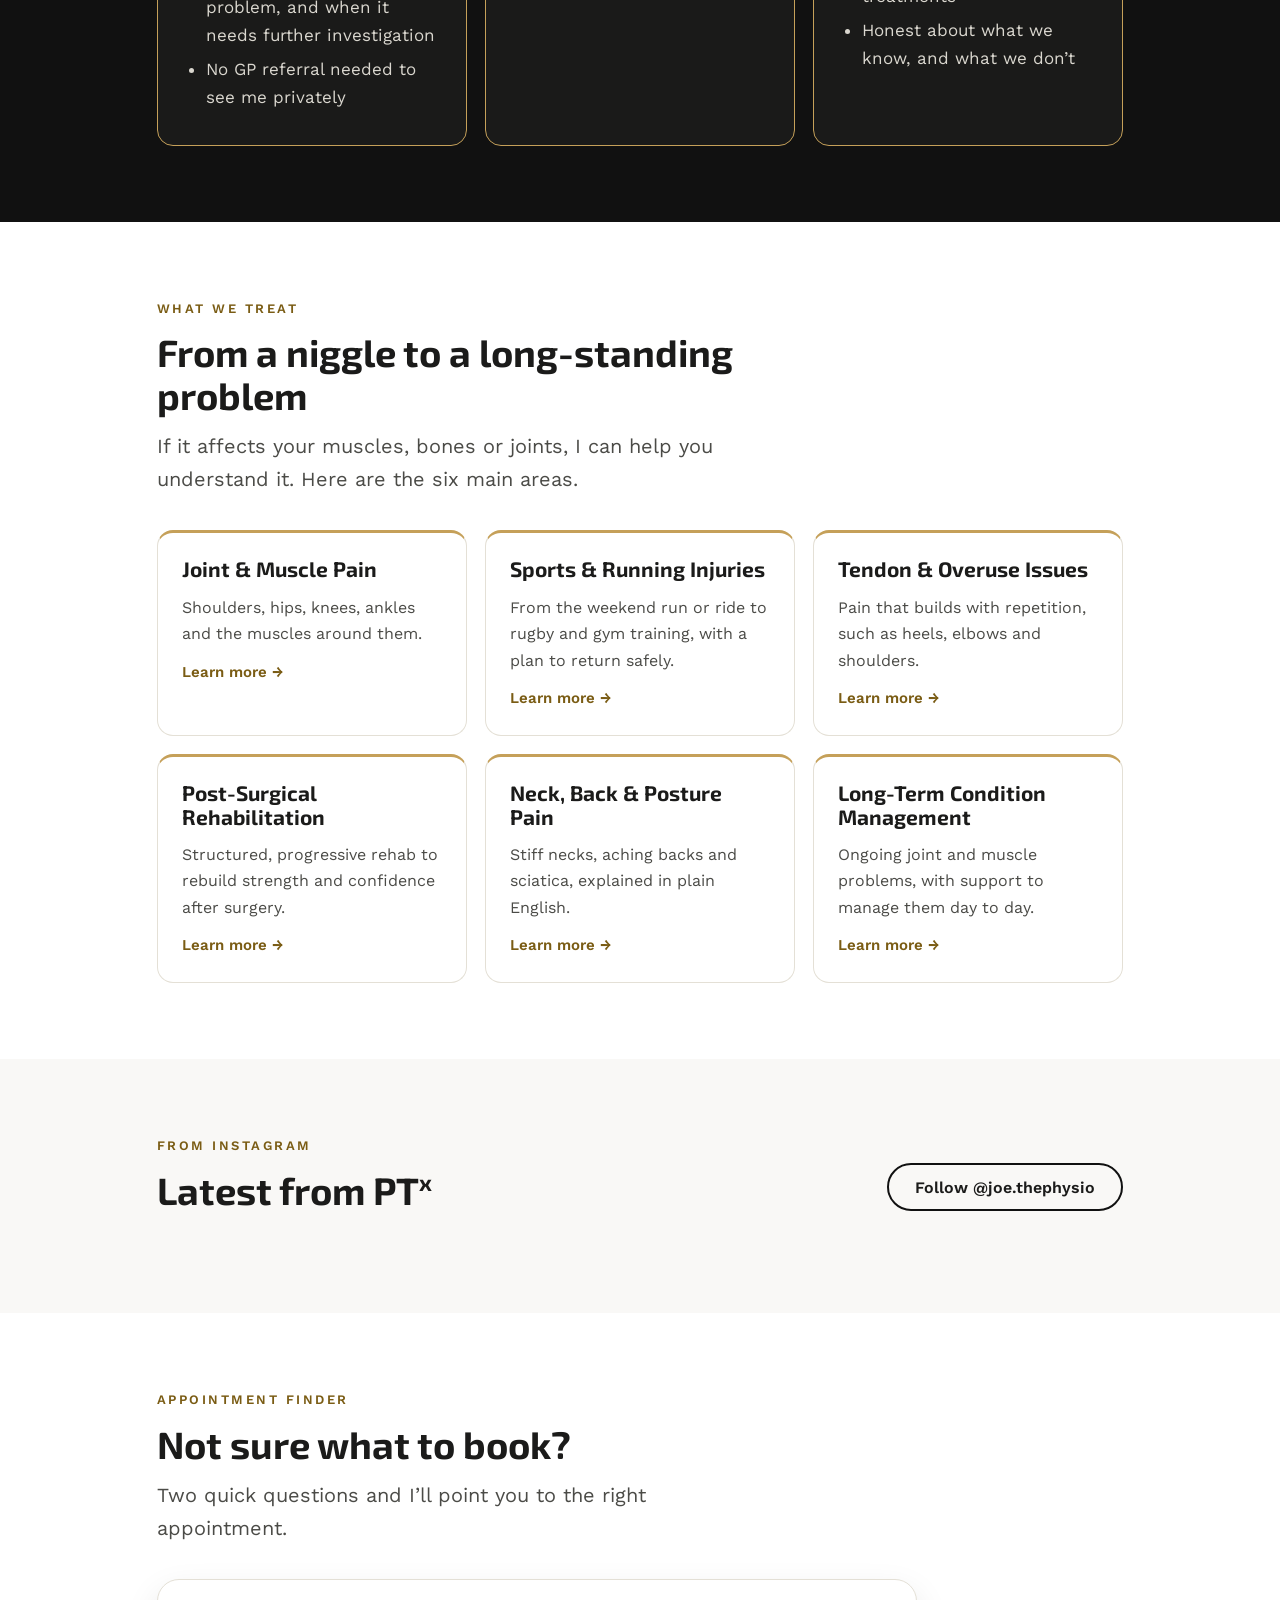
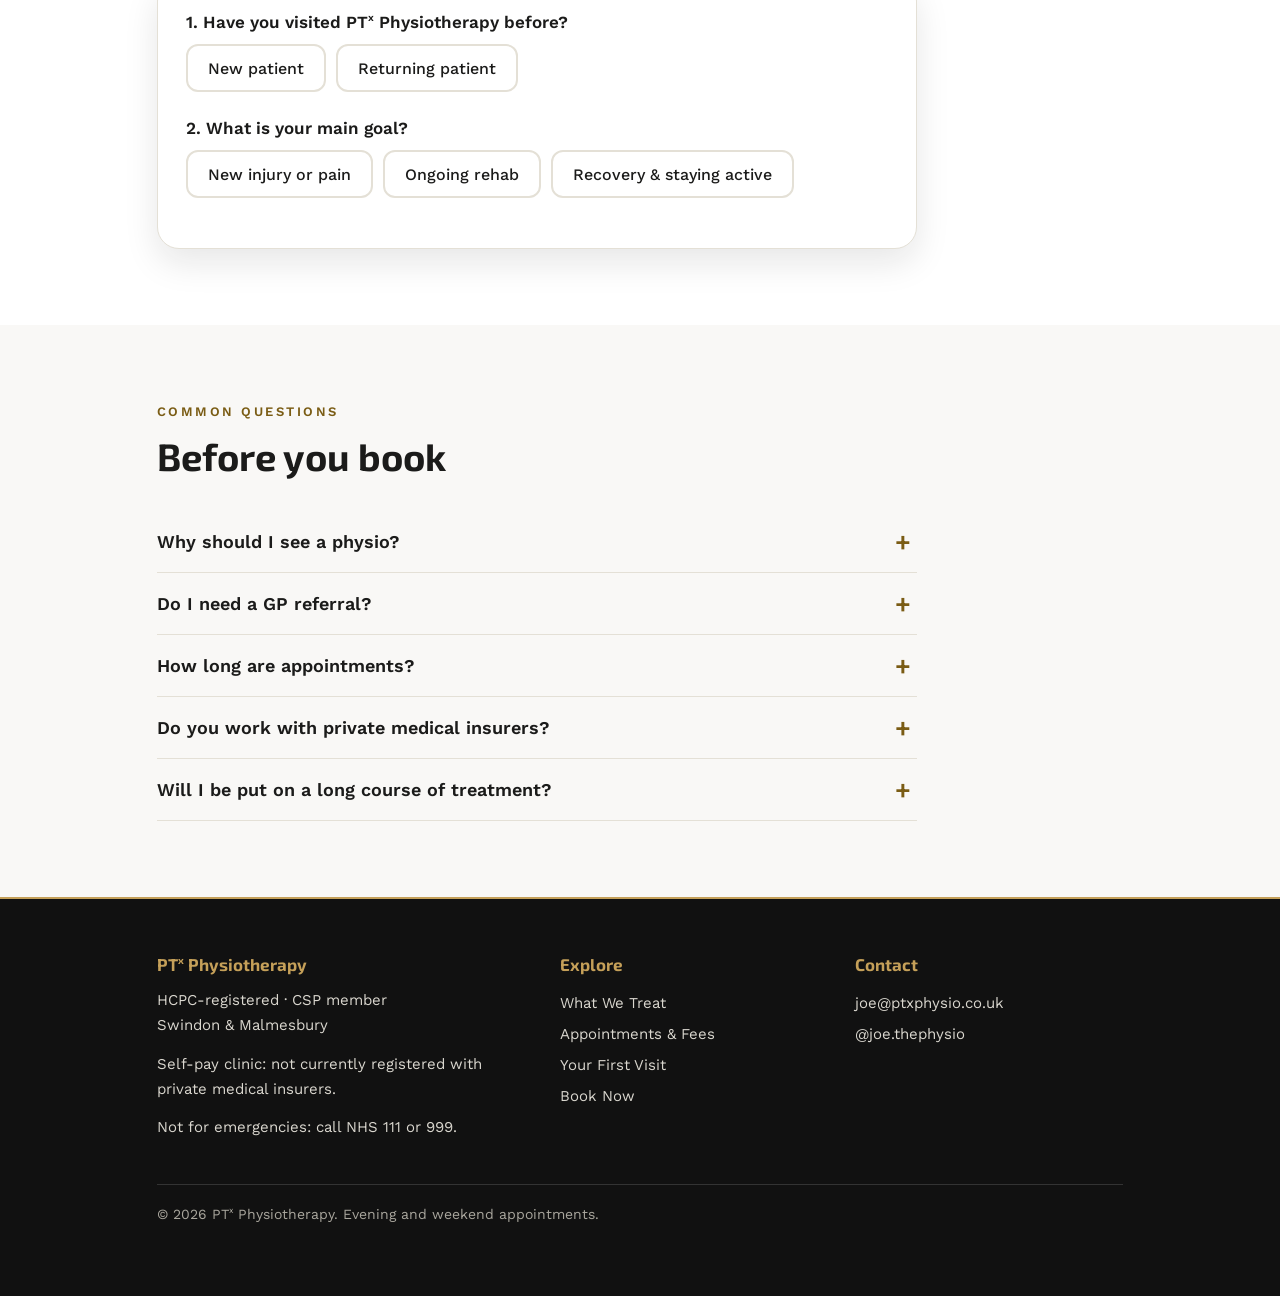
